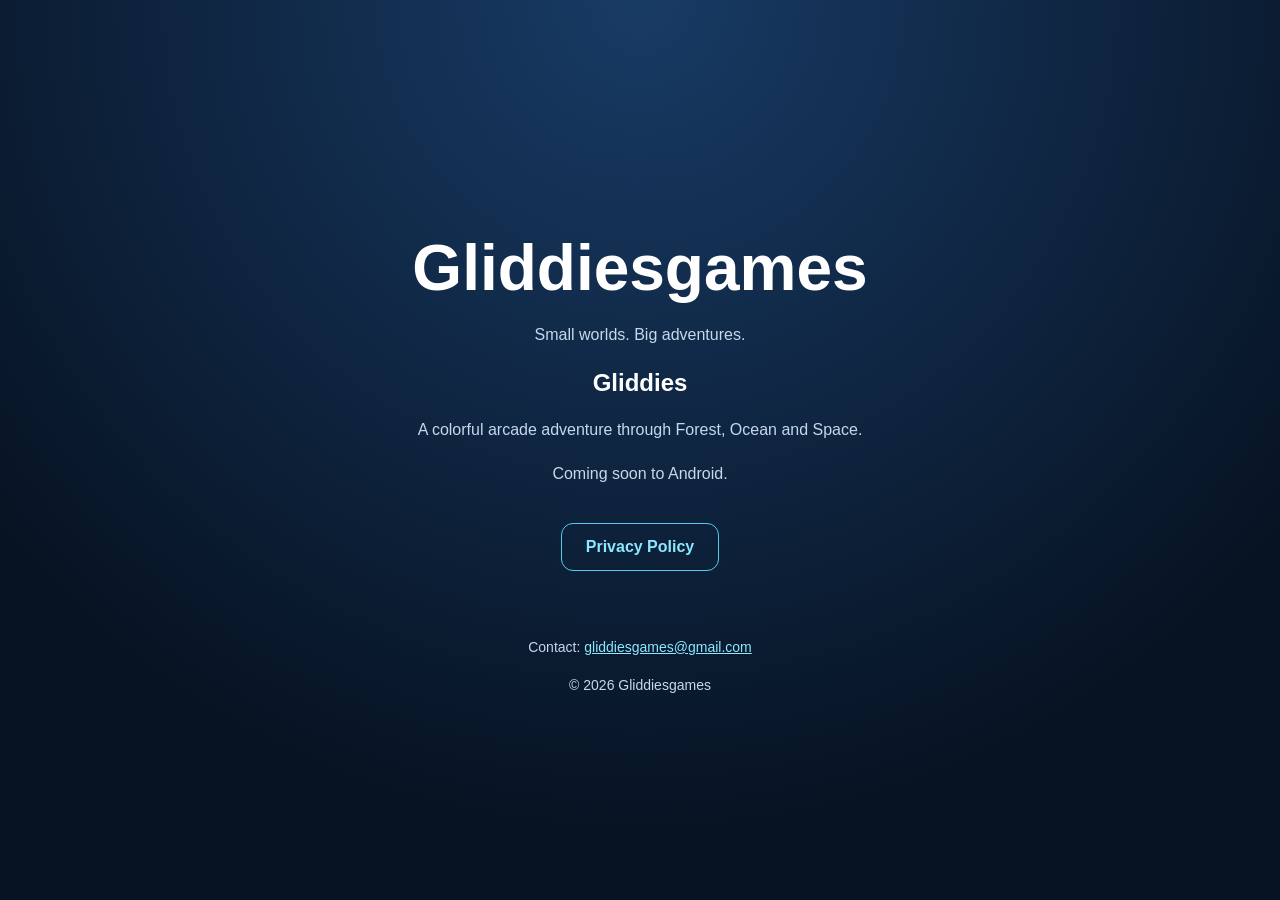
==== index.html @ eee426b1 "Create index.html" ====
<!DOCTYPE html>
<html lang="en">
<head>
  <meta charset="UTF-8">
  <meta name="viewport" content="width=device-width, initial-scale=1">
  <meta name="description" content="Official website of Gliddiesgames, creator of Gliddies.">
  <title>Gliddiesgames | Official Website</title>
  <style>
    body {
      margin: 0;
      min-height: 100vh;
      display: grid;
      place-items: center;
      background: radial-gradient(circle at top, #183b65, #071323 75%);
      color: #fff;
      font-family: Arial, sans-serif;
      text-align: center;
    }
    main { padding: 32px; }
    h1 { font-size: clamp(36px, 7vw, 64px); margin-bottom: 12px; }
    p { color: #c6d8ec; line-height: 1.7; }
    a { color: #8ce8ff; }
    .button {
      display: inline-block;
      padding: 14px 24px;
      margin: 20px 0;
      border: 1px solid #58c9ed;
      border-radius: 12px;
      text-decoration: none;
      font-weight: bold;
    }
    footer { margin-top: 45px; font-size: 14px; }
  </style>
</head>
<body>
  <main>
    <h1>Gliddiesgames</h1>
    <p>Small worlds. Big adventures.</p>
    <h2>Gliddies</h2>
    <p>A colorful arcade adventure through Forest, Ocean and Space.</p>
    <p>Coming soon to Android.</p>
    <a class="button" href="/privacy/">Privacy Policy</a>
    <footer>
      <p>Contact: <a href="mailto:gliddiesgames@gmail.com">gliddiesgames@gmail.com</a></p>
      <p>&copy; 2026 Gliddiesgames</p>
    </footer>
  </main>
</body>
</html>
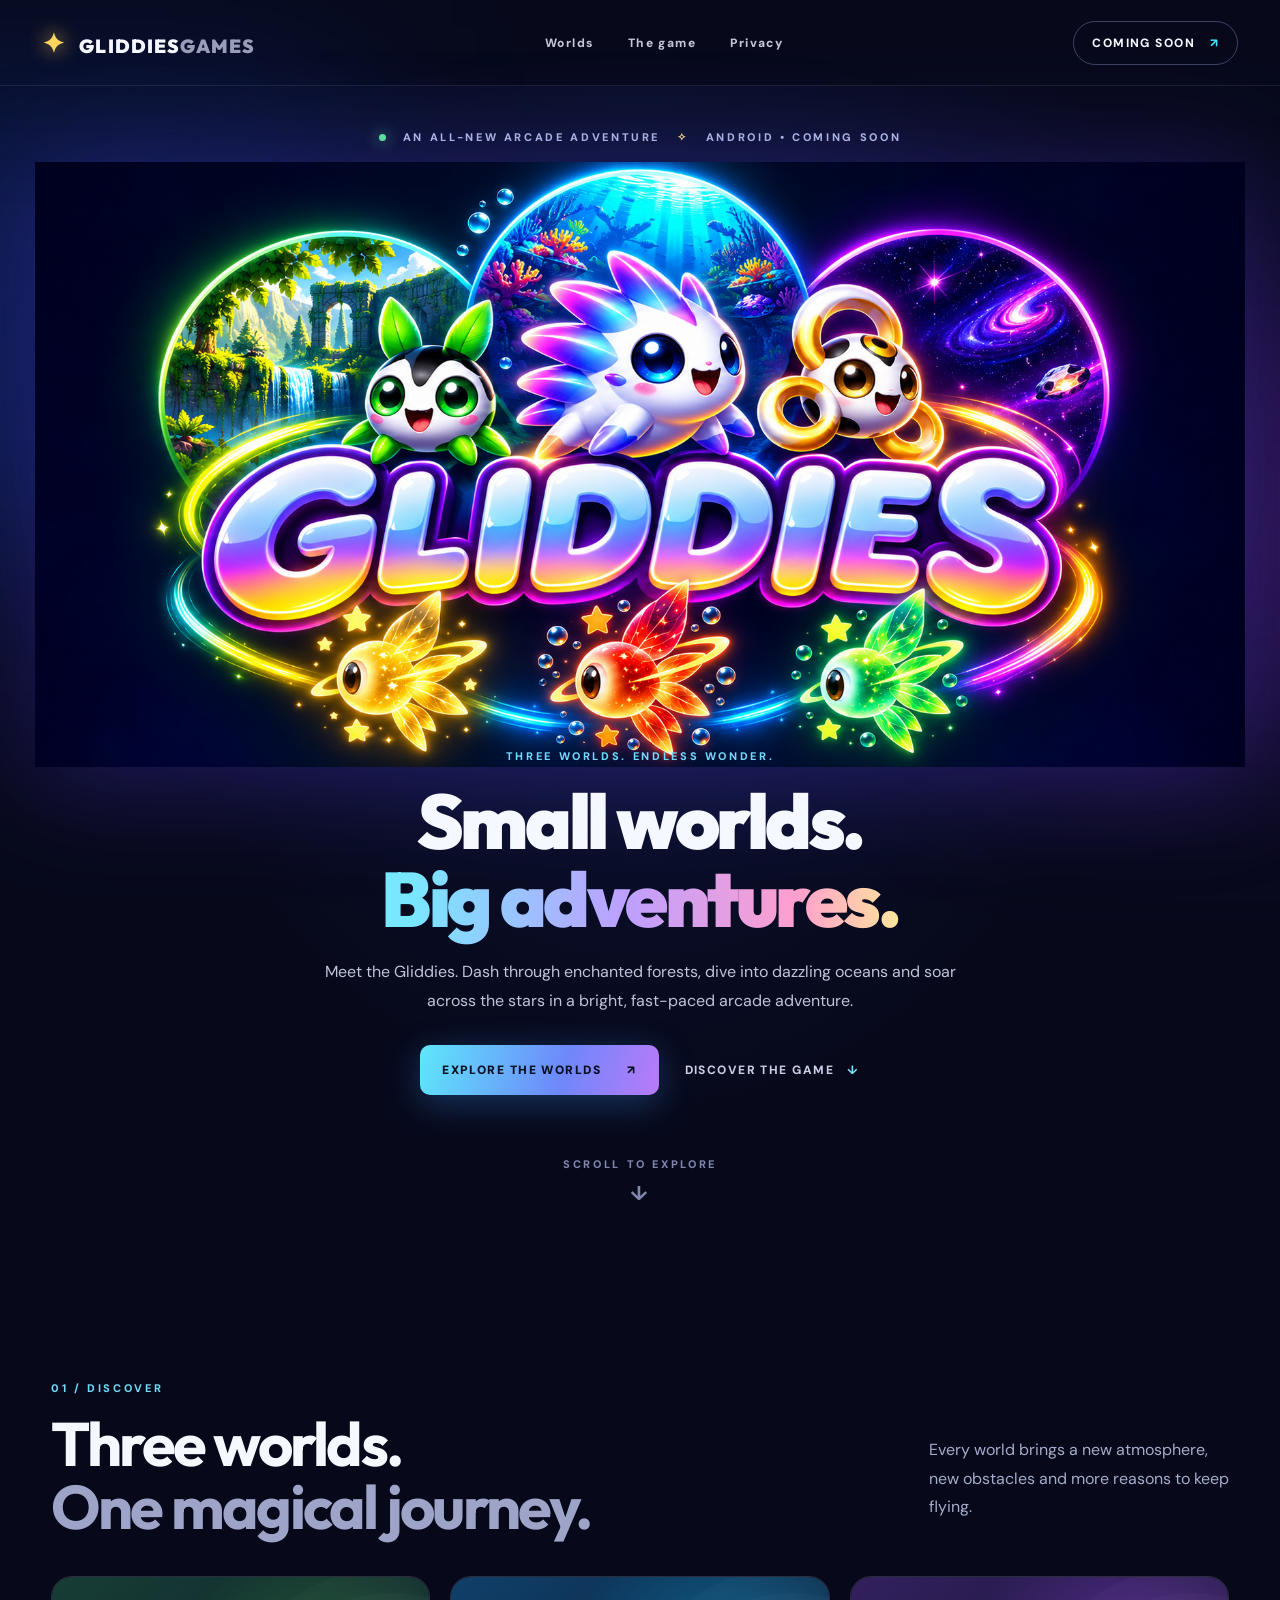
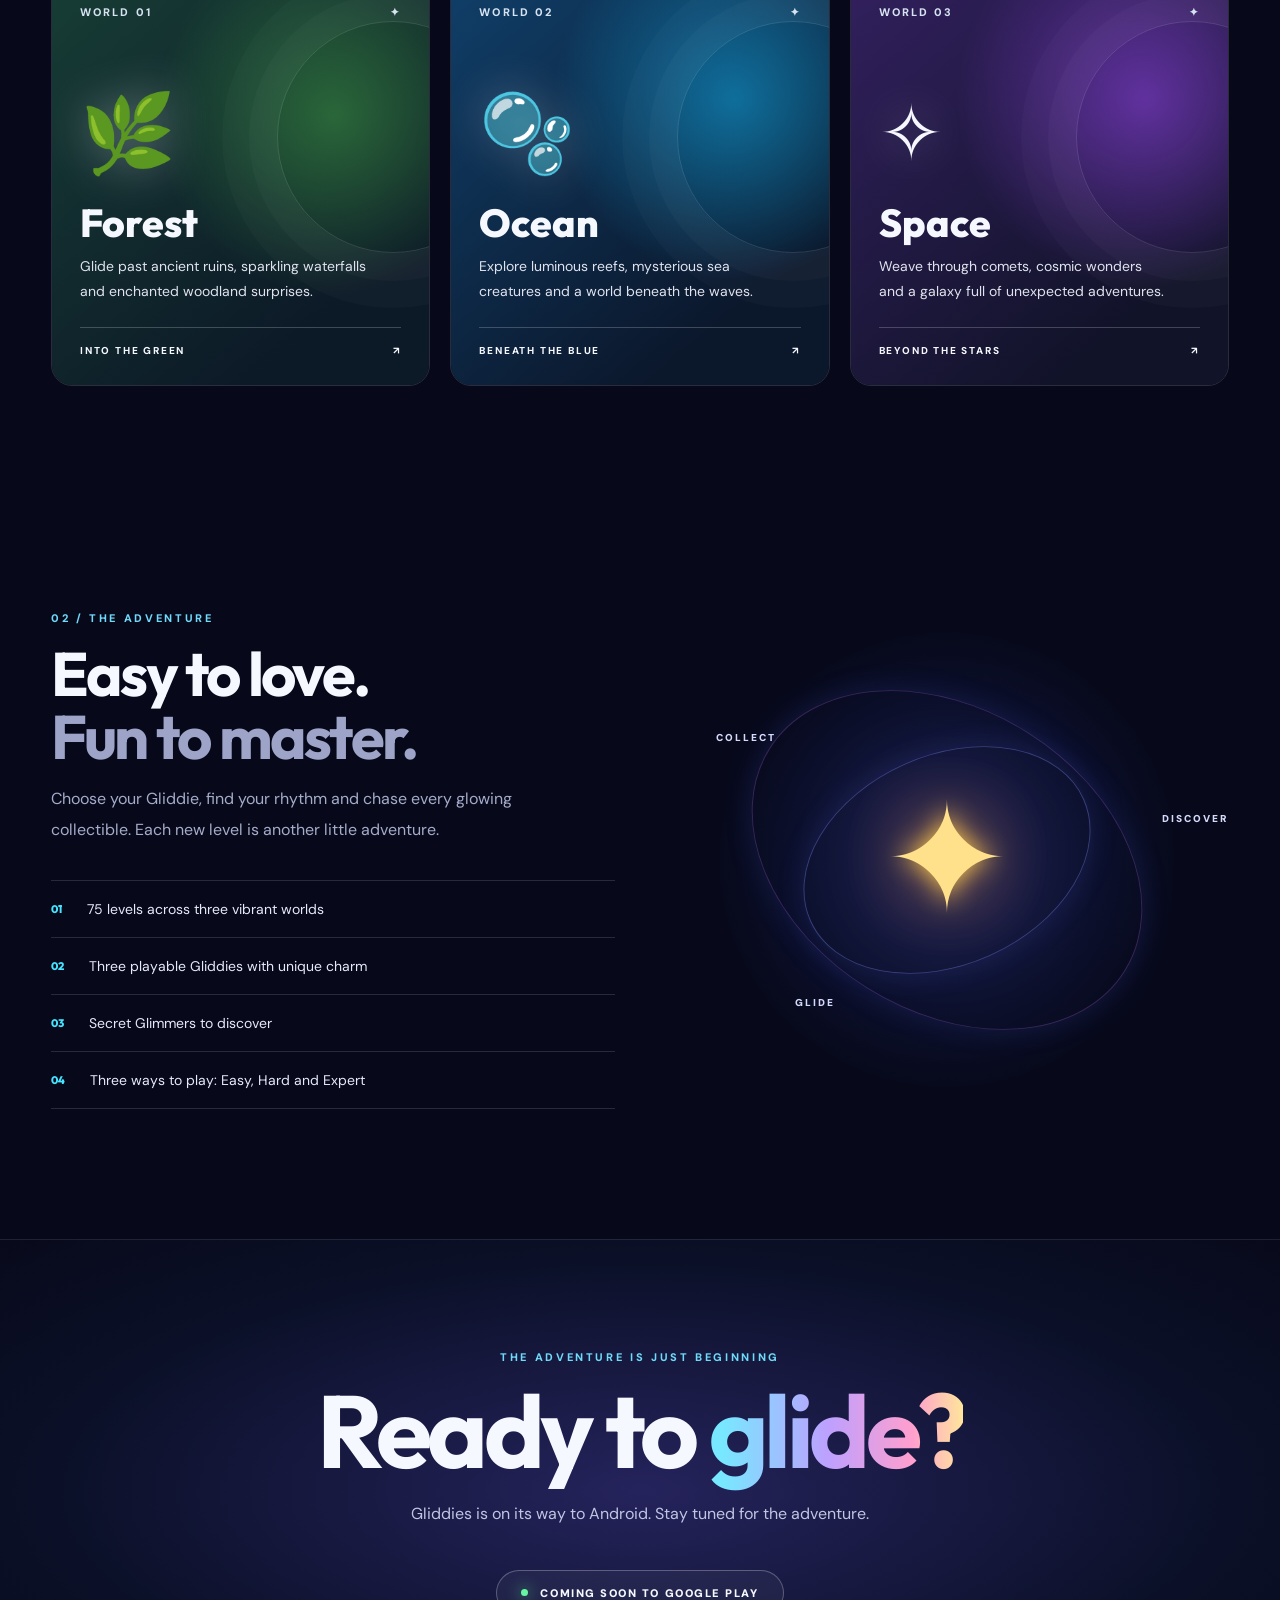
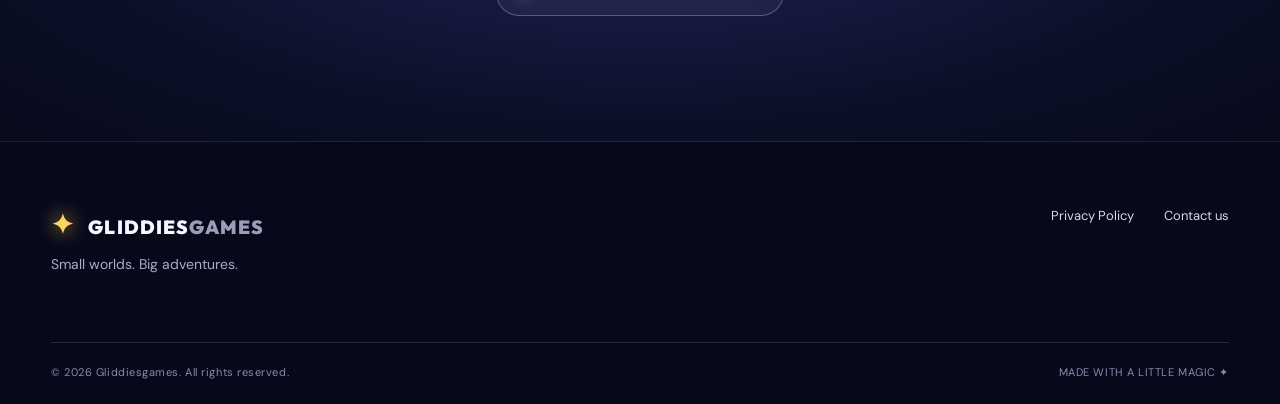
==== commit 308bc51c: "Add files via upload" ====
--- a/index.html
+++ b/index.html
@@ -1,50 +1,35 @@
-
-<!DOCTYPE html>
+<!doctype html>
 <html lang="en">
 <head>
-  <meta charset="UTF-8">
-  <meta name="viewport" content="width=device-width, initial-scale=1">
-  <meta name="description" content="Official website of Gliddiesgames, creator of Gliddies.">
-  <title>Gliddiesgames | Official Website</title>
-  <style>
-    body {
-      margin: 0;
-      min-height: 100vh;
-      display: grid;
-      place-items: center;
-      background: radial-gradient(circle at top, #183b65, #071323 75%);
-      color: #fff;
-      font-family: Arial, sans-serif;
-      text-align: center;
-    }
-    main { padding: 32px; }
-    h1 { font-size: clamp(36px, 7vw, 64px); margin-bottom: 12px; }
-    p { color: #c6d8ec; line-height: 1.7; }
-    a { color: #8ce8ff; }
-    .button {
-      display: inline-block;
-      padding: 14px 24px;
-      margin: 20px 0;
-      border: 1px solid #58c9ed;
-      border-radius: 12px;
-      text-decoration: none;
-      font-weight: bold;
-    }
-    footer { margin-top: 45px; font-size: 14px; }
-  </style>
+  <meta charset="utf-8"><meta name="viewport" content="width=device-width,initial-scale=1">
+  <meta name="theme-color" content="#07091b"><meta name="description" content="Meet Gliddies: a colorful arcade adventure across Forest, Ocean and Space. Coming soon to Android.">
+  <meta property="og:title" content="Gliddies | Small worlds. Big adventures."><meta property="og:description" content="Three magical worlds. One glowing adventure. Coming soon to Android."><meta property="og:image" content="https://gliddiesgames.github.io/assets/gliddies-hero.png">
+  <title>Gliddies — Small worlds. Big adventures.</title>
+  <link rel="icon" href="assets/favicon.svg" type="image/svg+xml">
+  <link rel="stylesheet" href="styles.css">
 </head>
 <body>
+  <div class="ambient ambient-a" aria-hidden="true"></div><div class="ambient ambient-b" aria-hidden="true"></div>
+  <header class="site-header"><a class="brand" href="/" aria-label="Gliddiesgames home"><span class="brand-mark">✦</span> GLIDDIES<span>GAMES</span></a>
+    <nav aria-label="Main navigation"><a href="#worlds">Worlds</a><a href="#features">The game</a><a href="/privacy/">Privacy</a></nav>
+    <a class="nav-cta" href="#coming-soon">COMING SOON <span aria-hidden="true">↗</span></a>
+  </header>
   <main>
-    <h1>Gliddiesgames</h1>
-    <p>Small worlds. Big adventures.</p>
-    <h2>Gliddies</h2>
-    <p>A colorful arcade adventure through Forest, Ocean and Space.</p>
-    <p>Coming soon to Android.</p>
-    <a class="button" href="/privacy/">Privacy Policy</a>
-    <footer>
-      <p>Contact: <a href="mailto:gliddiesgames@gmail.com">gliddiesgames@gmail.com</a></p>
-      <p>&copy; 2026 Gliddiesgames</p>
-    </footer>
+    <section class="hero" aria-labelledby="hero-title"><div class="hero-topline"><span class="status-dot"></span> AN ALL-NEW ARCADE ADVENTURE <span class="tiny-star">✧</span> ANDROID • COMING SOON</div>
+      <div class="hero-art-wrap"><div class="hero-glow"></div><img class="hero-art" src="assets/gliddies-hero.png" alt="Gliddies logo, three adorable characters, and magical Forest, Ocean and Space worlds" fetchpriority="high"></div>
+      <div class="hero-copy"><div class="eyebrow">THREE WORLDS. ENDLESS WONDER.</div><h1 id="hero-title">Small worlds.<br><em>Big adventures.</em></h1><p>Meet the Gliddies. Dash through enchanted forests, dive into dazzling oceans and soar across the stars in a bright, fast-paced arcade adventure.</p>
+      <div class="hero-actions"><a class="primary-button" href="#worlds">EXPLORE THE WORLDS <span>↗</span></a><a class="text-button" href="#features">DISCOVER THE GAME <span>↓</span></a></div></div>
+      <div class="scroll-cue">SCROLL TO EXPLORE <span>↓</span></div>
+    </section>
+    <section class="section worlds" id="worlds"><div class="section-heading"><div><div class="eyebrow">01 / DISCOVER</div><h2>Three worlds.<br><span>One magical journey.</span></h2></div><p>Every world brings a new atmosphere, new obstacles and more reasons to keep flying.</p></div>
+      <div class="world-grid"><article class="world-card forest"><div class="world-index">WORLD 01 <span>✦</span></div><div class="world-icon">🌿</div><h3>Forest</h3><p>Glide past ancient ruins, sparkling waterfalls and enchanted woodland surprises.</p><div class="world-tag">INTO THE GREEN <span>↗</span></div></article>
+      <article class="world-card ocean"><div class="world-index">WORLD 02 <span>✦</span></div><div class="world-icon">🫧</div><h3>Ocean</h3><p>Explore luminous reefs, mysterious sea creatures and a world beneath the waves.</p><div class="world-tag">BENEATH THE BLUE <span>↗</span></div></article>
+      <article class="world-card space"><div class="world-index">WORLD 03 <span>✦</span></div><div class="world-icon">✧</div><h3>Space</h3><p>Weave through comets, cosmic wonders and a galaxy full of unexpected adventures.</p><div class="world-tag">BEYOND THE STARS <span>↗</span></div></article></div>
+    </section>
+    <section class="section features" id="features"><div class="feature-copy"><div class="eyebrow">02 / THE ADVENTURE</div><h2>Easy to love.<br><span>Fun to master.</span></h2><p>Choose your Gliddie, find your rhythm and chase every glowing collectible. Each new level is another little adventure.</p><div class="feature-list"><div><span class="feature-number">01</span><span>75 levels across three vibrant worlds</span></div><div><span class="feature-number">02</span><span>Three playable Gliddies with unique charm</span></div><div><span class="feature-number">03</span><span>Secret Glimmers to discover</span></div><div><span class="feature-number">04</span><span>Three ways to play: Easy, Hard and Expert</span></div></div></div><div class="feature-visual" aria-label="Glowing collectible illustration"><div class="orbit orbit-1"></div><div class="orbit orbit-2"></div><div class="star-core">✦</div><span class="orbit-label label-a">COLLECT</span><span class="orbit-label label-b">DISCOVER</span><span class="orbit-label label-c">GLIDE</span></div></section>
+    <section class="launch" id="coming-soon"><div class="launch-glow"></div><div class="eyebrow">THE ADVENTURE IS JUST BEGINNING</div><h2>Ready to <em>glide?</em></h2><p>Gliddies is on its way to Android. Stay tuned for the adventure.</p><div class="launch-pill"><span class="status-dot"></span> COMING SOON TO GOOGLE PLAY</div></section>
   </main>
+  <footer><div class="footer-main"><div><a class="brand" href="/"><span class="brand-mark">✦</span> GLIDDIES<span>GAMES</span></a><p>Small worlds. Big adventures.</p></div><div class="footer-links"><a href="/privacy/">Privacy Policy</a><a href="mailto:gliddiesgames@gmail.com">Contact us</a></div></div><div class="footer-bottom"><span>© <span id="year">2026</span> Gliddiesgames. All rights reserved.</span><span>MADE WITH A LITTLE MAGIC ✦</span></div></footer>
+  <script>document.getElementById('year').textContent=new Date().getFullYear();</script>
 </body>
 </html>
--- a/styles.css
+++ b/styles.css
@@ -0,0 +1,3 @@
+@import url('https://fonts.googleapis.com/css2?family=DM+Sans:wght@400;500;600;700;800&family=Outfit:wght@400;500;600;700;800;900&display=swap');
+:root{--bg:#07091b;--panel:#10152b;--white:#f6f8ff;--muted:#a5acc9;--cyan:#45e4ff;--purple:#d16cff;--gold:#ffdc70}*{box-sizing:border-box}html{scroll-behavior:smooth}body{margin:0;background:var(--bg);color:var(--white);font-family:'DM Sans',sans-serif;overflow-x:hidden}a{color:inherit;text-decoration:none}a:focus-visible{outline:2px solid var(--cyan);outline-offset:5px}::selection{background:#743dd4;color:white}.ambient{position:absolute;pointer-events:none;filter:blur(95px);opacity:.35;z-index:0}.ambient-a{width:45vw;height:36vw;left:-18vw;top:10vh;background:#143ca4}.ambient-b{width:40vw;height:32vw;right:-15vw;top:35vh;background:#61219a}.site-header{height:86px;display:flex;align-items:center;justify-content:space-between;gap:24px;max-width:1390px;margin:auto;padding:0 42px;position:relative;z-index:5;border-bottom:1px solid #ffffff16}.brand{font-family:Outfit,sans-serif;font-weight:900;font-size:19px;letter-spacing:.06em;white-space:nowrap}.brand span:not(.brand-mark){color:#9a9db8}.brand-mark{color:#fbd45f;font-size:27px;margin-right:9px;text-shadow:0 0 19px #f9c74f}.site-header nav{display:flex;gap:34px}.site-header nav a,.nav-cta{font-size:12px;font-weight:800;letter-spacing:.12em}.site-header nav a{color:#c4c7da;transition:color .2s}.site-header nav a:hover{color:white}.nav-cta{border:1px solid #7a84b477;border-radius:999px;padding:13px 18px}.nav-cta span{color:var(--cyan);margin-left:10px}.hero{position:relative;min-height:870px;max-width:1600px;margin:auto;text-align:center;padding:44px 24px 75px}.hero:before{content:'';position:absolute;inset:0;background:radial-gradient(ellipse at 50% 30%,#16245a70,transparent 57%);pointer-events:none}.hero-topline,.eyebrow,.scroll-cue{font-size:11px;letter-spacing:.24em;font-weight:800;color:#bfc7ec}.hero-topline{display:flex;align-items:center;justify-content:center;gap:17px;position:relative}.status-dot{display:inline-block;width:7px;height:7px;border-radius:50%;background:#65f7a0;box-shadow:0 0 15px #65f7a0}.tiny-star{color:#ffe27c}.hero-art-wrap{position:relative;max-width:1210px;margin:18px auto -8px}.hero-art{position:relative;display:block;width:100%;height:auto;filter:drop-shadow(0 10px 55px #4330b870)}.hero-glow{position:absolute;inset:15% 10%;border-radius:50%;background:#2145ad;filter:blur(100px);opacity:.45}.hero-copy{position:relative;z-index:2;margin-top:-18px}.eyebrow{color:#70dafa}.hero h1,.section h2,.launch h2{font-family:Outfit,sans-serif;letter-spacing:-.045em;line-height:1.02}.hero h1{font-size:clamp(48px,6vw,86px);margin:19px 0 18px;font-weight:900}.hero h1 em,.launch h2 em{font-style:normal;background:linear-gradient(90deg,#77e8ff 5%,#bda0ff 47%,#ff9fce 80%,#ffe59c);-webkit-background-clip:text;background-clip:text;color:transparent}.hero-copy>p{font-size:16px;line-height:1.85;max-width:660px;color:#bfc4db;margin:0 auto}.hero-actions{display:flex;gap:26px;justify-content:center;align-items:center;margin-top:29px}.primary-button{display:inline-flex;align-items:center;gap:26px;padding:17px 22px;border-radius:10px;background:linear-gradient(105deg,#5ee7fa,#6f87fa 60%,#ba7af9);box-shadow:0 8px 35px #388ff055;color:#071024;font-size:12px;font-weight:900;letter-spacing:.12em;transition:transform .2s}.primary-button:hover{transform:translateY(-3px)}.text-button{font-size:12px;font-weight:800;letter-spacing:.12em;color:#c9cde5}.text-button span{margin-left:9px;color:#7be3fb}.scroll-cue{position:relative;margin-top:62px;color:#7f87ad}.scroll-cue span{display:block;font-size:20px;margin-top:9px}.section{max-width:1250px;margin:0 auto;padding:100px 36px}.section-heading{display:flex;align-items:end;justify-content:space-between;gap:40px;margin-bottom:38px}.section h2{font-size:clamp(39px,4.8vw,64px);margin:18px 0 0}.section h2 span{color:#9da4c8}.section-heading>p{max-width:300px;line-height:1.8;color:var(--muted)}.world-grid{display:grid;grid-template-columns:repeat(3,1fr);gap:20px}.world-card{min-height:410px;border-radius:21px;padding:28px;position:relative;overflow:hidden;border:1px solid #ffffff25;display:flex;flex-direction:column;isolation:isolate;transition:transform .25s,border-color .25s}.world-card:hover{transform:translateY(-7px);border-color:#ffffff80}.world-card:before{content:'';position:absolute;inset:0;z-index:-1}.forest:before{background:radial-gradient(circle at 75% 34%,#4dc04b6b,transparent 46%),linear-gradient(140deg,#173d35,#0c1927 80%)}.ocean:before{background:radial-gradient(circle at 75% 30%,#11bdfc7a,transparent 45%),linear-gradient(140deg,#103f69,#0b172b 80%)}.space:before{background:radial-gradient(circle at 78% 30%,#a34aff80,transparent 46%),linear-gradient(140deg,#32205e,#111329 80%)}.world-card:after{content:'';position:absolute;width:230px;height:230px;border:1px solid #ffffff22;border-radius:50%;right:-80px;top:44px;box-shadow:0 0 0 28px #ffffff06,0 0 0 55px #ffffff05;z-index:-1}.world-index{font-size:11px;letter-spacing:.19em;font-weight:800;color:#d6e3f1;display:flex;justify-content:space-between}.world-icon{font-size:77px;margin:auto 0 14px;filter:drop-shadow(0 0 23px #ffffff55)}.world-card h3{font:800 39px Outfit,sans-serif;margin:0 0 7px}.world-card p{font-size:14px;line-height:1.75;color:#e0e3ee;max-width:290px;margin:0 0 24px}.world-tag{border-top:1px solid #ffffff35;padding-top:16px;font-size:10px;letter-spacing:.18em;font-weight:800;display:flex;justify-content:space-between}.features{display:grid;grid-template-columns:1fr 1fr;align-items:center;gap:50px;padding-top:125px;padding-bottom:130px}.feature-copy>p{max-width:470px;color:var(--muted);line-height:1.9}.feature-list{margin-top:35px;border-top:1px solid #ffffff22}.feature-list>div{padding:19px 0;border-bottom:1px solid #ffffff22;display:flex;gap:25px;align-items:center;font-size:14px;color:#e6e9f8}.feature-number{font:800 11px Outfit,sans-serif;color:var(--cyan)}.feature-visual{min-height:480px;position:relative;display:grid;place-items:center;background:radial-gradient(circle,#263d8c70,transparent 62%)}.orbit{position:absolute;border:1px solid #8292ff5c;border-radius:50%;width:300px;height:300px;transform:rotate(-24deg) scaleY(.7);box-shadow:0 0 35px #526aff24}.orbit-2{width:420px;height:420px;transform:rotate(32deg) scaleY(.72);border-color:#c576ff40}.star-core{font-size:150px;line-height:1;color:#ffe18b;text-shadow:0 0 25px #ffca50,0 0 75px #ff9e28,0 0 140px #a44bfa;animation:float 5s ease-in-out infinite}.orbit-label{position:absolute;font-size:10px;font-weight:900;letter-spacing:.2em;color:#d5d9fb}.label-a{top:23%;left:9%}.label-b{top:40%;right:0}.label-c{bottom:19%;left:23%}@keyframes float{50%{transform:translateY(-16px) rotate(10deg)}}.launch{text-align:center;position:relative;overflow:hidden;padding:110px 20px 125px;border-top:1px solid #ffffff18;border-bottom:1px solid #ffffff18;background:radial-gradient(ellipse at center,#25235c 0%,#0b1028 65%,#080a1b)}.launch h2{font-size:clamp(55px,8vw,110px);margin:15px 0}.launch p{color:#c1c4e2;line-height:1.8}.launch-pill{display:inline-flex;align-items:center;gap:12px;margin-top:25px;border:1px solid #ffffff42;border-radius:999px;padding:15px 24px;font-size:11px;font-weight:900;letter-spacing:.14em;background:#ffffff0c}footer{max-width:1250px;padding:65px 36px 25px;margin:auto}.footer-main,.footer-bottom{display:flex;justify-content:space-between;gap:20px}.footer-main p{color:var(--muted);font-size:14px}.footer-links{display:flex;gap:30px;align-items:start;font-size:13px;color:#d7d9e8}.footer-links a:hover{color:var(--cyan)}.footer-bottom{border-top:1px solid #ffffff20;margin-top:55px;padding-top:22px;color:#858dab;font-size:11px;letter-spacing:.05em}.privacy-main{max-width:850px;margin:0 auto;padding:95px 28px 125px}.privacy-main h1{font:900 clamp(44px,6vw,70px) Outfit,sans-serif;letter-spacing:-.05em;margin:20px 0}.privacy-main .intro{color:#c5cbe3;font-size:18px;line-height:1.8}.policy-card{border:1px solid #ffffff23;border-radius:22px;background:#10152b;padding:25px 38px;margin-top:32px}.policy-card h2{font:800 24px Outfit,sans-serif;margin-top:30px}.policy-card p,.policy-card li{line-height:1.85;color:#c4c9df;font-size:15px}.policy-card a{color:#78e3ff;text-decoration:underline}.policy-date{font-size:12px;color:#9da4c8;letter-spacing:.08em}@media(max-width:850px){.site-header{padding:0 22px;height:74px}.site-header nav{gap:16px}.nav-cta{display:none}.hero{min-height:auto;padding:36px 18px 65px}.hero-art-wrap{margin:25px -15px 8px}.hero-copy{margin-top:0}.hero h1{font-size:clamp(46px,9vw,74px)}.section{padding:75px 22px}.world-grid{grid-template-columns:1fr}.world-card{min-height:330px}.world-icon{font-size:58px}.features{grid-template-columns:1fr;gap:10px}.feature-visual{min-height:330px}.section-heading{align-items:start;flex-direction:column;gap:8px}.footer-main{flex-direction:column}.hero-topline{font-size:9px;letter-spacing:.13em}}@media(max-width:500px){.brand{font-size:15px}.site-header nav{gap:13px}.site-header nav a{font-size:11px;letter-spacing:0}.hero-topline{flex-wrap:wrap;gap:9px}.hero-copy>p{font-size:14px}.hero-actions{flex-direction:column;gap:23px}.scroll-cue{margin-top:42px}.feature-visual{min-height:270px}.orbit{width:220px;height:220px}.orbit-2{width:290px;height:290px}.star-core{font-size:115px}.footer-bottom{flex-direction:column}.policy-card{padding:22px}}
+@media(prefers-reduced-motion:reduce){html{scroll-behavior:auto}.star-core{animation:none}.primary-button,.world-card{transition:none}}
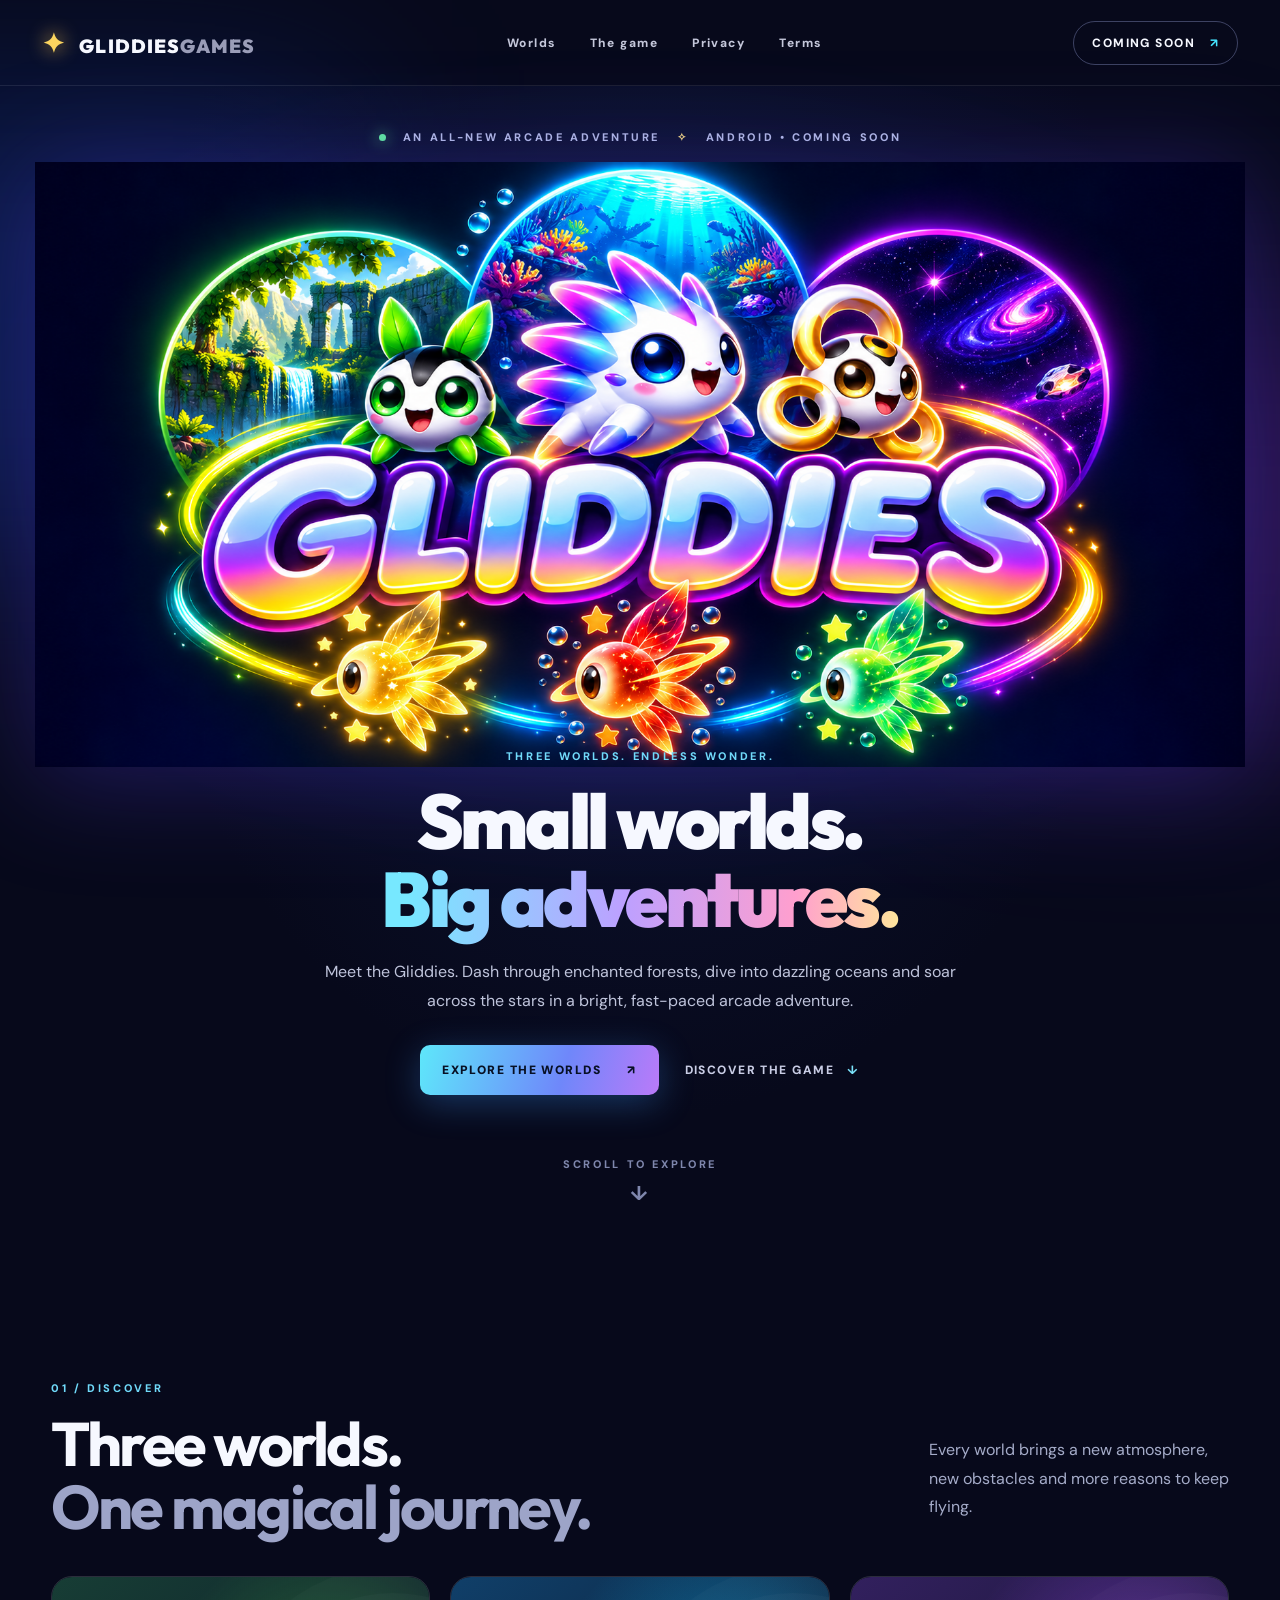
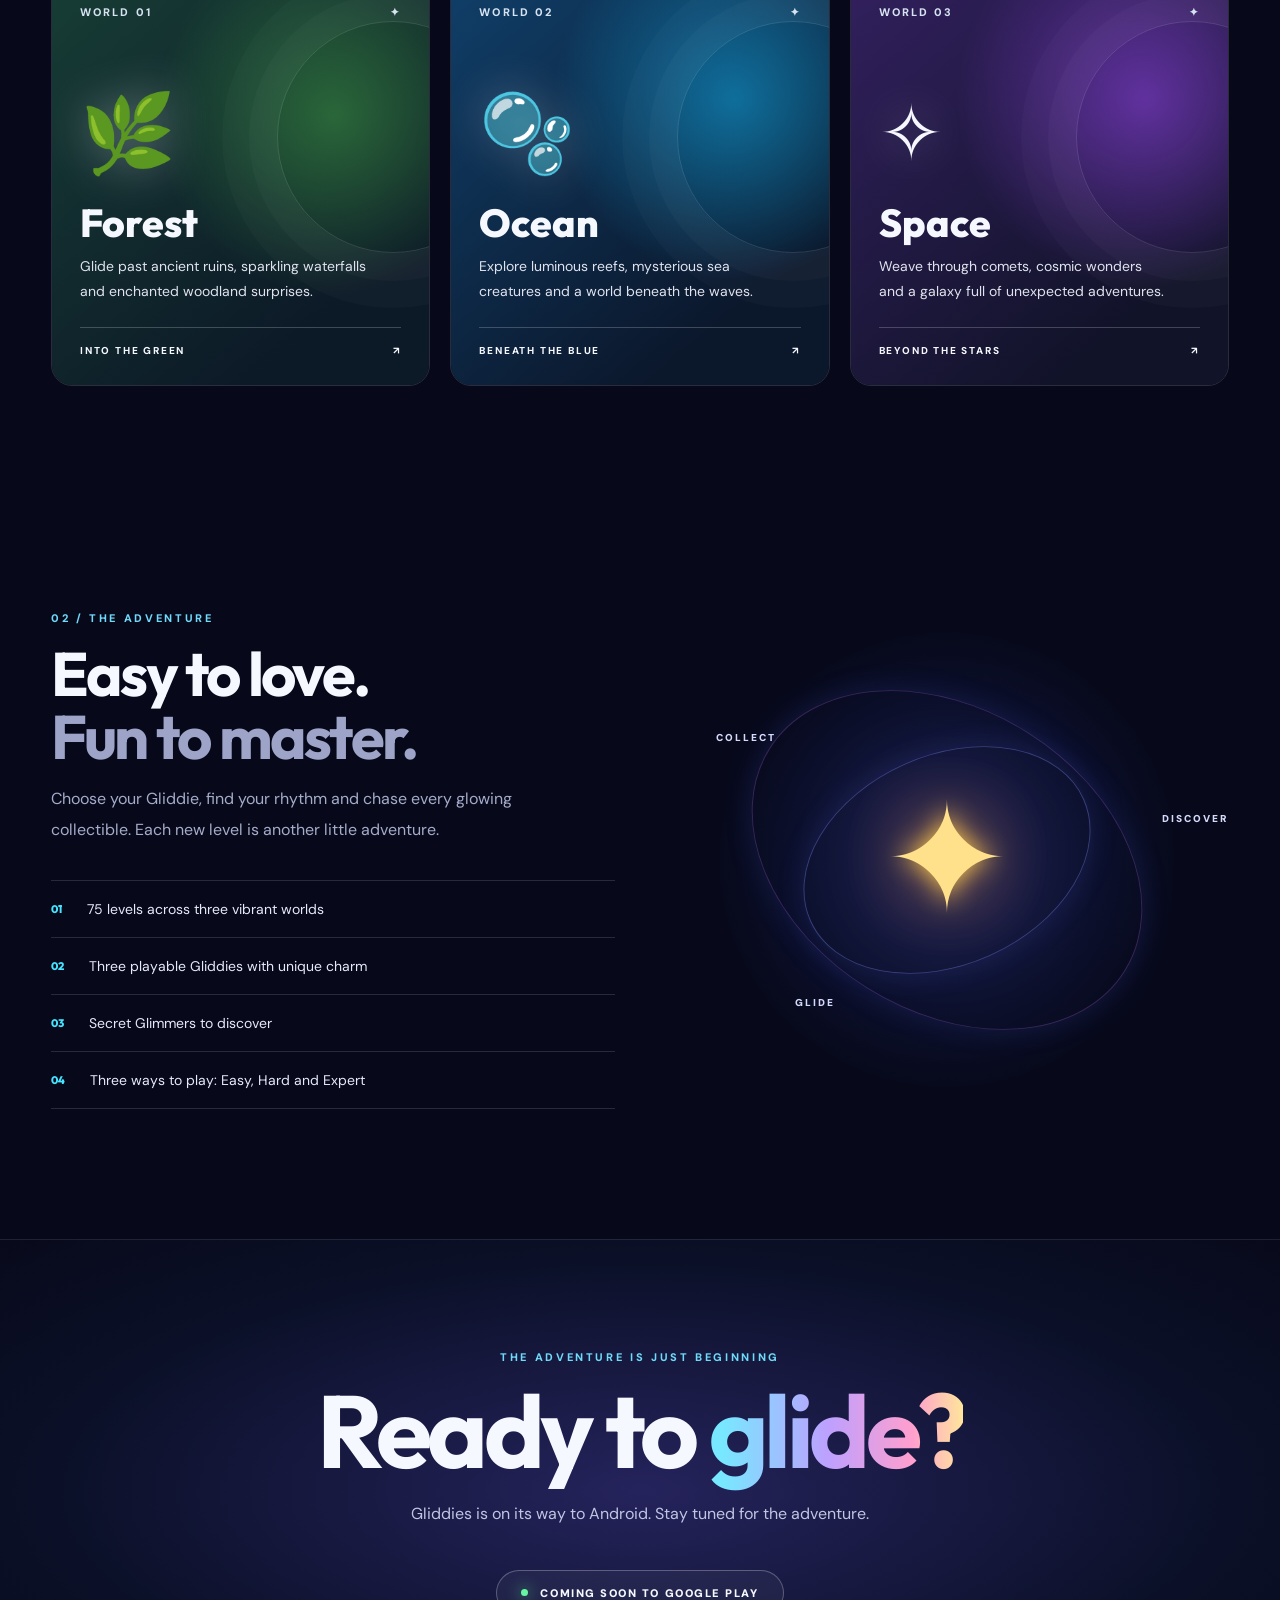
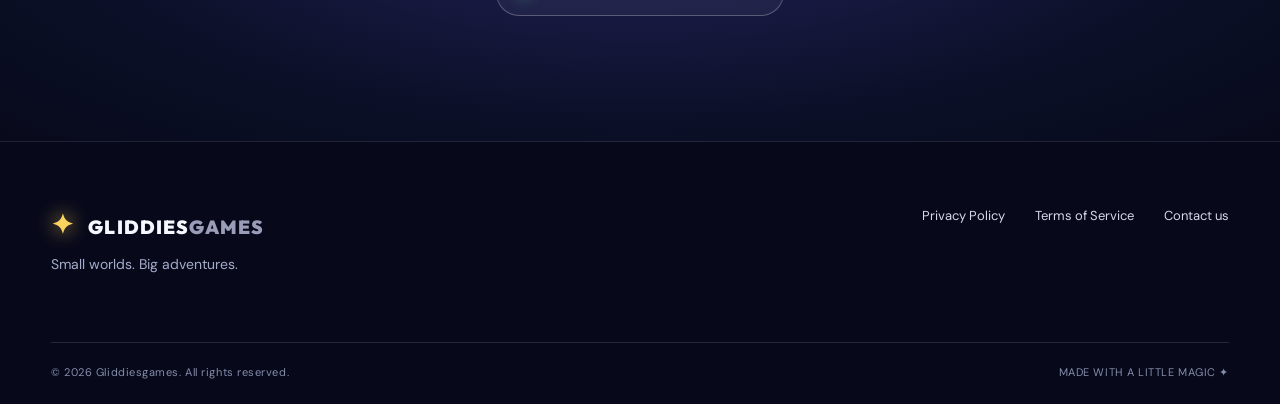
==== commit f8e6c059: "Add files via upload" ====
--- a/index.html
+++ b/index.html
@@ -11,7 +11,7 @@
 <body>
   <div class="ambient ambient-a" aria-hidden="true"></div><div class="ambient ambient-b" aria-hidden="true"></div>
   <header class="site-header"><a class="brand" href="/" aria-label="Gliddiesgames home"><span class="brand-mark">✦</span> GLIDDIES<span>GAMES</span></a>
-    <nav aria-label="Main navigation"><a href="#worlds">Worlds</a><a href="#features">The game</a><a href="/privacy/">Privacy</a></nav>
+    <nav aria-label="Main navigation"><a href="#worlds">Worlds</a><a href="#features">The game</a><a href="/privacy/">Privacy</a><a href="/terms.html">Terms</a></nav>
     <a class="nav-cta" href="#coming-soon">COMING SOON <span aria-hidden="true">↗</span></a>
   </header>
   <main>
@@ -29,7 +29,7 @@
     <section class="section features" id="features"><div class="feature-copy"><div class="eyebrow">02 / THE ADVENTURE</div><h2>Easy to love.<br><span>Fun to master.</span></h2><p>Choose your Gliddie, find your rhythm and chase every glowing collectible. Each new level is another little adventure.</p><div class="feature-list"><div><span class="feature-number">01</span><span>75 levels across three vibrant worlds</span></div><div><span class="feature-number">02</span><span>Three playable Gliddies with unique charm</span></div><div><span class="feature-number">03</span><span>Secret Glimmers to discover</span></div><div><span class="feature-number">04</span><span>Three ways to play: Easy, Hard and Expert</span></div></div></div><div class="feature-visual" aria-label="Glowing collectible illustration"><div class="orbit orbit-1"></div><div class="orbit orbit-2"></div><div class="star-core">✦</div><span class="orbit-label label-a">COLLECT</span><span class="orbit-label label-b">DISCOVER</span><span class="orbit-label label-c">GLIDE</span></div></section>
     <section class="launch" id="coming-soon"><div class="launch-glow"></div><div class="eyebrow">THE ADVENTURE IS JUST BEGINNING</div><h2>Ready to <em>glide?</em></h2><p>Gliddies is on its way to Android. Stay tuned for the adventure.</p><div class="launch-pill"><span class="status-dot"></span> COMING SOON TO GOOGLE PLAY</div></section>
   </main>
-  <footer><div class="footer-main"><div><a class="brand" href="/"><span class="brand-mark">✦</span> GLIDDIES<span>GAMES</span></a><p>Small worlds. Big adventures.</p></div><div class="footer-links"><a href="/privacy/">Privacy Policy</a><a href="mailto:gliddiesgames@gmail.com">Contact us</a></div></div><div class="footer-bottom"><span>© <span id="year">2026</span> Gliddiesgames. All rights reserved.</span><span>MADE WITH A LITTLE MAGIC ✦</span></div></footer>
+  <footer><div class="footer-main"><div><a class="brand" href="/"><span class="brand-mark">✦</span> GLIDDIES<span>GAMES</span></a><p>Small worlds. Big adventures.</p></div><div class="footer-links"><a href="/privacy/">Privacy Policy</a><a href="/terms.html">Terms of Service</a><a href="mailto:gliddiesgames@gmail.com">Contact us</a></div></div><div class="footer-bottom"><span>© <span id="year">2026</span> Gliddiesgames. All rights reserved.</span><span>MADE WITH A LITTLE MAGIC ✦</span></div></footer>
   <script>document.getElementById('year').textContent=new Date().getFullYear();</script>
 </body>
 </html>
